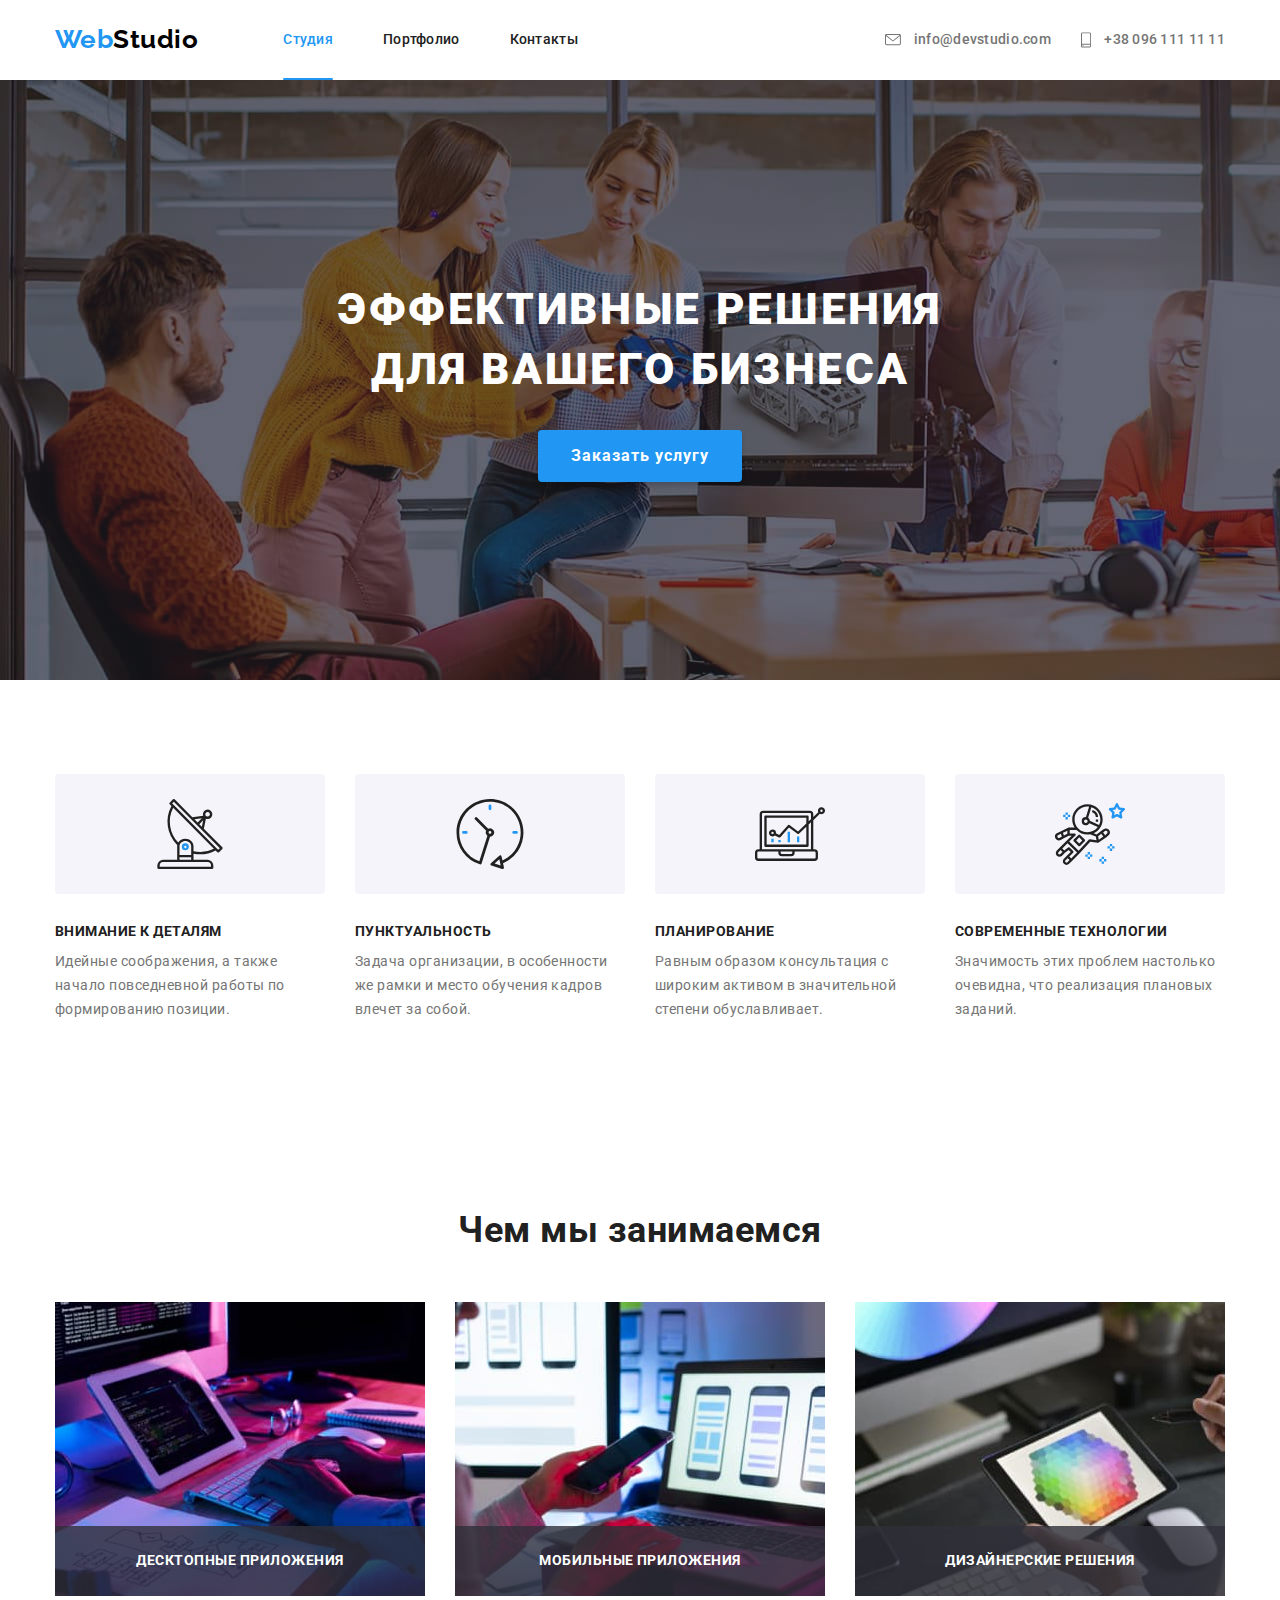
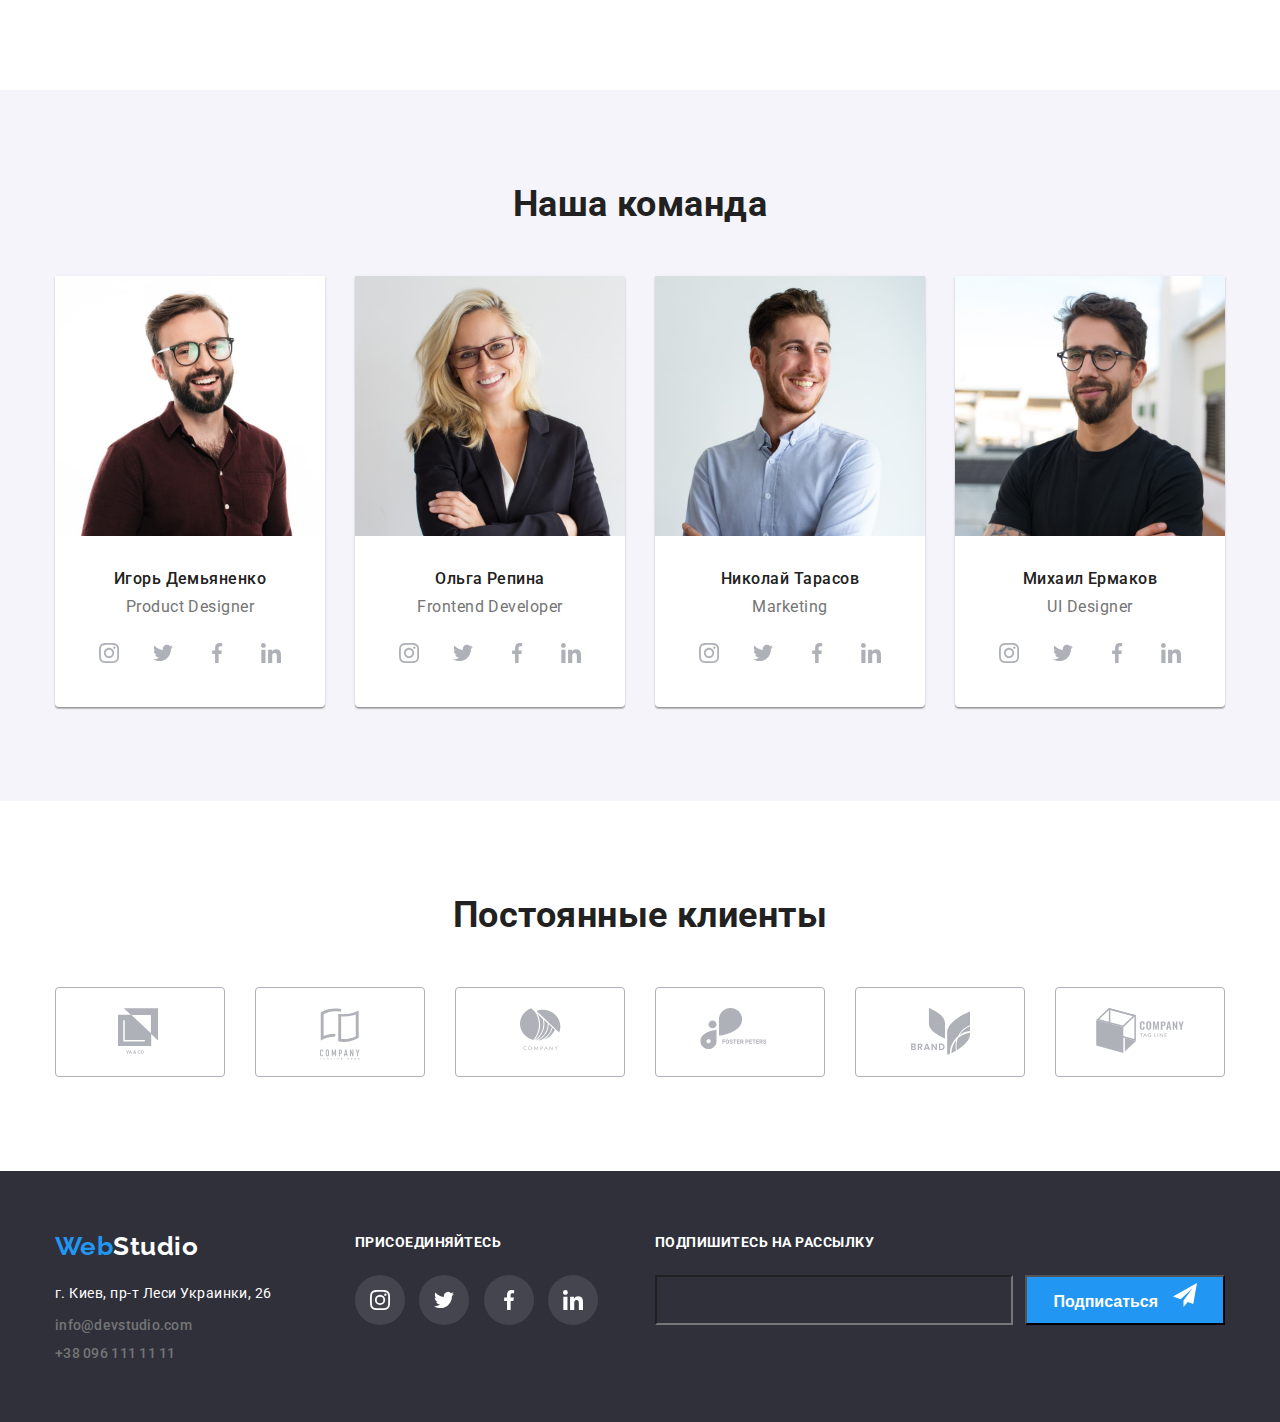
==== index.html @ 2945c2e8 "перенос данныхс прошлой домашки" ====
<!DOCTYPE html>
<html lang="ru">
  <head>
    <meta charset="UTF-8" />
    <meta name="viewport" content="width=device-width, initial-scale=1.0" />
    <title>Web Studio</title>
    <link
      href="https://fonts.googleapis.com/css2?family=Raleway:wght@700&family=Roboto:wght@400;500;700;900&display=swap"
      rel="stylesheet"
    />
    <link rel="stylesheet" href="./CSS/normalize.css.html" />
    <link rel="stylesheet" href="./CSS/styles.css" />
  </head>
  <body>
    <!-- Шапка сайта -->
    <header class="page-header">
      <div class="container main-nav">
        <nav class="main-nav">
          <a class="logo" href="./index.html"><span>Web</span>Studio</a>
          <ul class="site-nav">
            <li class="site-item"><a href="#" class="site-link current">Студия</a></li>
            <li class="site-item">
              <a href="./portfolio.html" class="site-link">Портфолио</a>
            </li>
            <li class="site-item"><a href="#" class="site-link">Контакты</a></li>
          </ul>
        </nav>
        <ul class="contact-nav">
          <li class="item">
            <a class="link" href="mailto:info@devstudio.com">
              <svg class="icon" width="16" height="12">
                <use xlink:href="./images/sprite.svg#icon-envelope"></use>
              </svg>
              info@devstudio.com
            </a>
          </li>
          <li class="item">
            <a class="link" href="tel:+380961111111">
              <svg class="icon" width="10" height="16">
                <use xlink:href="./images/sprite.svg#icon-smartphone"></use>
              </svg>
              +38 096 111 11 11
            </a>
          </li>
        </ul>
      </div>
    </header>
    <main>
      <!-- Герой -->
      <section class="section hero">
        <div class="container">
          <h1 class="hero-title">
            Эффективные решения <br />
            для вашего бизнеса
          </h1>
          <button type="button" class="btn-hero" data-modal-open>Заказать услугу</button>
        </div>
      </section>

      <!-- Наши приемущества -->
      <section class="section">
        <h2 hidden>Наши приемущества</h2>
        <div class="container advantages">
          <ul class="title-advantages">
            <li class="item">
              <h3 class="section-title antenna">Внимание к деталям</h3>
              <p class="title-item">
                Идейные соображения, а также начало повседневной работы по
                формированию позиции.
              </p>
            </li>
            <li class="item">
              <h3 class="section-title clock">Пунктуальность</h3>
              <p class="title-item">
                Задача организации, в особенности же рамки и место обучения
                кадров влечет за собой.
              </p>
            </li>
            <li class="item">
              <h3 class="section-title diagram">Планирование</h3>
              <p class="title-item">
                Равным образом консультация с широким активом в значительной
                степени обуславливает.
              </p>
            </li>
            <li class="item">
              <h3 class="section-title astronaut">Современные технологии</h3>
              <p class="title-item">
                Значимость этих проблем настолько очевидна, что реализация
                плановых заданий.
              </p>
            </li>
          </ul>
        </div>
      </section>
      <section class="section">
        <h2 class="subtitle">Чем мы занимаемся</h2>
        <div class="container us">
          <ul class="subtitle-us">
            <li class="us-item">
              <img
                class="img-us"
                src="./images/projects/img-1.jpg"
                alt="Десктопные приложения"
                width="370"
                height="294"
              />
              <div class="subtitle-heading">
              <h3 class="subtitle-list">Десктопные приложения</h3>
            </div></li>
            <li class="us-item">
              <img
                class="img-us"
                src="./images/projects/img-2.jpg"
                alt="Мобильные приложения"
                width="370"
                height="294"
              /> 
              <div class="subtitle-heading">
              <h3 class="subtitle-list">Мобильные приложения</h3></div>
           </li>
            <li class="us-item">
              <img
                class="img-us"
                src="./images/projects/img-3.jpg"
                alt="Дизайнерские решения"
                width="370"
                height="294"
              />
              <div class="subtitle-heading">
              <h3 class="subtitle-list">Дизайнерские решения</h3></div>
            </li>
          </ul>
        </div>
      </section>
      <section class="section-work">
        <h2 class="subtitle">Наша команда</h2>
        <div class="container work">
          <ul class="work-item">
            <li>
              <img
                src="./images/team/Демьяненко.jpg"
                alt="Игорь Демьяненко"
                width="270"
                height="260"
              />
              <h3 class="section-name">Игорь Демьяненко</h3>
              <p class="section-name-prof" lang="en">Product Designer</p>
              <ul class="list social-icon-list">
                <li class="social-icon-item">
                  <a
                    class="social-icon-link"
                    href="#"
                    target="_blank"
                    rel="noopened noreferrer"
                  >
                    <svg class="social-icon" width="20" height="20">
                      <use href="./images/sprite.svg#icon-instagram"></use>
                    </svg>
                  </a>
                </li>
                <li class="social-icon-item">
                  <a
                    class="social-icon-link"
                    href="#"
                    target="_blank"
                    rel="noopened noreferrer"
                    ><svg class="social-icon" width="20" height="20">
                      <use href="./images/sprite.svg#icon-twitter"></use>
                    </svg>
                  </a>
                </li>
                <li class="social-icon-item">
                  <a
                    class="social-icon-link"
                    href="#"
                    target="_blank"
                    rel="noopened noreferrer"
                    ><svg class="social-icon" width="20" height="20">
                      <use href="./images/sprite.svg#icon-facebook"></use>
                    </svg>
                  </a>
                </li>
                <li class="social-icon-item">
                  <a
                    class="social-icon-link"
                    href="#"
                    target="_blank"
                    rel="noopened noreferrer"
                    ><svg class="social-icon" width="20" height="20">
                      <use href="./images/sprite.svg#icon-linkedin"></use>
                    </svg>
                  </a>
                </li>
              </ul>
            </li>
          </ul>
          <ul class="work-item">
            <li>
              <img
                src="./images/team/Репина.jpg"
                alt="Ольга Репина"
                width="270"
                height="260"
              />
              <h3 class="section-name">Ольга Репина</h3>
              <p class="section-name-prof" lang="en">Frontend Developer</p>
              <ul class="list social-icon-list">
                <li class="social-icon-item">
                  <a class="social-icon-link" href="#" target="_blank" rel="noopened noreferrer">
                    <svg class="social-icon" width="20" height="20">
                      <use href="./images/sprite.svg#icon-instagram"></use>
                    </svg>
                  </a>
                </li>
                <li class="social-icon-item">
                  <a class="social-icon-link" href="#" target="_blank" rel="noopened noreferrer"><svg class="social-icon" width="20"
                      height="20">
                      <use href="./images/sprite.svg#icon-twitter"></use>
                    </svg>
                  </a>
                </li>
                <li class="social-icon-item">
                  <a class="social-icon-link" href="#" target="_blank" rel="noopened noreferrer"><svg class="social-icon" width="20"
                      height="20">
                      <use href="./images/sprite.svg#icon-facebook"></use>
                    </svg>
                  </a>
                </li>
                <li class="social-icon-item">
                  <a class="social-icon-link" href="#" target="_blank" rel="noopened noreferrer"><svg class="social-icon" width="20"
                      height="20">
                      <use href="./images/sprite.svg#icon-linkedin"></use>
                    </svg>
                  </a>
                </li>
              </ul>
              </li>
              </ul>
            </li>
          </ul>
          <ul class="work-item">
            <li class="prof-net box">
              <img
                src="./images/team/Тарасов.jpg"
                alt="Николай Тарасов"
                width="270"
                height="260"
              />
              <h3 class="section-name">Николай Тарасов</h3>
              <p class="section-name-prof" lang="en">Marketing</p>
              <ul class="list social-icon-list">
                <li class="social-icon-item">
                  <a class="social-icon-link" href="#" target="_blank" rel="noopened noreferrer">
                    <svg class="social-icon" width="20" height="20">
                      <use href="./images/sprite.svg#icon-instagram"></use>
                    </svg>
                  </a>
                </li>
                <li class="social-icon-item">
                  <a class="social-icon-link" href="#" target="_blank" rel="noopened noreferrer"><svg class="social-icon" width="20"
                      height="20">
                      <use href="./images/sprite.svg#icon-twitter"></use>
                    </svg>
                  </a>
                </li>
                <li class="social-icon-item">
                  <a class="social-icon-link" href="#" target="_blank" rel="noopened noreferrer"><svg class="social-icon" width="20"
                      height="20">
                      <use href="./images/sprite.svg#icon-facebook"></use>
                    </svg>
                  </a>
                </li>
                <li class="social-icon-item">
                  <a class="social-icon-link" href="#" target="_blank" rel="noopened noreferrer"><svg class="social-icon" width="20"
                      height="20">
                      <use href="./images/sprite.svg#icon-linkedin"></use>
                    </svg>
                  </a>
                </li>
              </ul>
              </li>
              </ul>
            </li>
          </ul>
          <ul class="work-item">
            <li class="prof-net box">
              <img
                src="./images/team/Ермаков.jpg"
                alt="Михаил Ермаков"
                width="270"
                height="260"
              />
              <h3 class="section-name">Михаил Ермаков</h3>
              <p class="section-name-prof" lang="en">UI Designer</p>
              <ul class="list social-icon-list">
                <li class="social-icon-item">
                  <a class="social-icon-link" href="#" target="_blank" rel="noopened noreferrer">
                    <svg class="social-icon" width="20" height="20">
                      <use href="./images/sprite.svg#icon-instagram"></use>
                    </svg>
                  </a>
                </li>
                <li class="social-icon-item">
                  <a class="social-icon-link" href="#" target="_blank" rel="noopened noreferrer"><svg class="social-icon" width="20"
                      height="20">
                      <use href="./images/sprite.svg#icon-twitter"></use>
                    </svg>
                  </a>
                </li>
                <li class="social-icon-item">
                  <a class="social-icon-link" href="#" target="_blank" rel="noopened noreferrer"><svg class="social-icon" width="20"
                      height="20">
                      <use href="./images/sprite.svg#icon-facebook"></use>
                    </svg>
                  </a>
                </li>
                <li class="social-icon-item">
                  <a class="social-icon-link" href="#" target="_blank" rel="noopened noreferrer"><svg class="social-icon" width="20"
                      height="20">
                      <use href="./images/sprite.svg#icon-linkedin"></use>
                    </svg>
                  </a>
                </li>
              </ul>
              </li>
              </ul>
            </li>
          </ul>
        </div>
      </section>
      <section class="section">
        <h2 class="subtitle">Постоянные клиенты</h2>
        <div class="container clients">
          <ul class="clients-title">
            <li class="clients-item">
            <a class="clients-link" href="#">
              <svg class="clients-icon" width="44.27" height="49.23">
              <use href="./images/sprite.svg#icon-logo1">
              </use>
            </svg></a>
            </li>
            <li class="clients-item">
              <a class="clients-link" href="#">
                <svg class="clients-icon" width="40" height="52">
                  <use href="./images/sprite.svg#icon-logo2">
                  </use>
                </svg></a>
            </li>
            <li class="clients-item">
              <a class="clients-link" href="#">
                <svg class="clients-icon" width="41" height="42.6">
                  <use href="./images/sprite.svg#icon-logo3">
                  </use>
                </svg></a>
            </li>
            <li class="clients-item">
              <a class="clients-link" href="#">
                <svg class="clients-icon" width="79.66" height="42.02">
                  <use href="./images/sprite.svg#icon-logo4">
                  </use>
                </svg></a>
            </li>
            <li class="clients-item">
              <a class="clients-link" href="#">
                <svg class="clients-icon" width="59" height="47">
                  <use href="./images/sprite.svg#icon-logo5">
                  </use>
                </svg></a>
            </li>
          <li class="clients-item">
            <a class="clients-link" href="#">
              <svg class="clients-icon" width="88.48" height="45.44">
                <use href="./images/sprite.svg#icon-logo6">
                </use>
              </svg></a>
          </li>
          </ul>
        </div>
      </section>
    </main>
      <!-- Подвал сайта -->
      <footer class="footers">
        <div class="container footer">
          <div class="footer-box">
            <a href="./index.html" class="footer-logo">
              <span>Web</span>Studio
            </a>
            <address>
              <p class="footer-contact">г. Киев, пр-т Леси Украинки, 26</p>
              <ul class="footer-contact-nav">
                <li>
                  <a class="link" href="mailto:info@devstudio.com"
                    >info@devstudio.com
                  </a>
                </li>
                <li>
                  <a class="link" href="tel:+380961111111"
                    >+38 096 111 11 11
                  </a>
                </li>
              </ul>
            </address>
          </div>
          <div class="footer-box">
            <b class="footer-appeal">присоединяйтесь</b>
            <ul>
              <li>
                <a
                  class="net insta"
                  href="#"
                  target="_blank"
                  rel="noopened noreferrer"
                ></a>
                <a
                  class="net twit"
                  href="#"
                  target="_blank"
                  rel="noopened noreferrer"
                ></a>
                <a
                  class="net face"
                  href="#"
                  target="_blank"
                  rel="noopened noreferrer"
                ></a>
                <a
                  class="net linkd"
                  href="#"
                  target="_blank"
                  rel="noopened noreferrer"
                ></a>
              </li>
            </ul>
          </div>
          <!-- Форму подписки в футере пока не размечаю -->
          <div class="footer-box-2">
            <b class="footer-appeal">Подпишитесь на рассылку</b>
            <div class="input">
              <input class="footer-input" type="text" />
              <button class="send" type="button">
                Подписаться
                <img
                  class="img-send"
                  src="./images/icon/icon-send.svg"
                  alt=""
                />
              </button>
            </div>
          </div>
        </div>
      </footer>
      <!-- Модальное окно -->
      <div class="backdrop is-hidden" data-modal>
        <div class="modal">
          <button class="btn-close" data-modal-close>
              <svg class="close" width="11" height="11">
                <use href="./images/sprite.svg#icon-close">
                </use>
              </svg>
          </button>
          <button class="btn-send">Отправить</button>
        </div>
      </div>
      <script src="./js/modal.js"></script>
  </body>
</html>
---- CSS/styles.css ----
:root {
  --primary-text-color: #757575;
  --title-text-color: #212121;
  --accent-color: #2196f3;
  --primery-background-color: #ffffff;
  --timing-function: cubic-bezier(0.4, 0, 0.2, 1);
}
/* МОЯ ПАЛИТРА */
/* Цвет лого #000000; #2196F3; */
/* Цвет основного текста #212121; */
/* Вторичный цвет текста  #757575; */
/* Акцент #2196F3; */
/* Фон страницы белый #FFFFFF; */
/* Вторичный фон #F5F4FA; */
/* вторичный фон 2 rgba(47, 48, 58, 0.8) */
/* Фон футера #2F303A; */
/* Цвет лого соцсетей #AFB1B8; */
/* Цвет адреса и телефона в футере rgba(255, 255, 255, 0.6) */
html {
  box-sizing: border-box;
}
*,
*::before,
*::after {
  box-sizing: inherit;
}
/* Утилиты */
body {
  font-family: Roboto, sans-serif;
  letter-spacing: 0.03em;

  background-color: var(--primery-background-color);
  color: var(--primary-text-color);

  margin: 0;
}
ul {
  list-style: none;

  padding-left: 0;
  margin-top: 0;
  margin-bottom: 0;
}

h3 {
  margin-top: 0;
  margin-bottom: 0;
}
/* Шапка сайта */
.container {
  width: 1200px;

  padding-left: 15px;
  padding-right: 15px;

  margin-left: auto;
  margin-right: auto;
}
.main-nav {
  display: flex;
  align-items: center;
  justify-content: space-between;
}
/* Логотип */
span {
  color: var(--accent-color);
}
.logo {
  display: block;

  font-family: Raleway, sans-serif;
  font-weight: 700;
  font-size: 26px;
  line-height: 1.19;
  text-decoration: none;

  color: #000000;

  padding-top: 24px;
  padding-bottom: 25px;
  margin-right: 85px;

  transition: color 250ms var(--timing-function);
}
.logo:hover,
.logo:focus {
  color: var(--accent-color);
}
/* Стилизация навигации сайта */
.site-nav {
  padding: 0;
  display: flex;
}
.site-item {
  padding: 0;
}
.site-nav .site-item:not(:last-child) {
  margin-right: 50px;
}
.site-link {
  display: block;
  position: relative;

  font-weight: 500;
  font-size: 14px;
  line-height: 1.14;
  letter-spacing: 0.02em;
  text-decoration: none;

  color: var(--title-text-color);

  padding-top: 32px;
  padding-bottom: 32px;

  transition: color 250ms var(--timing-function);
}
.site-link::after {
  content: "";

  position: absolute;
  left: 0;
  bottom: 0;

  display: block;
  width: 100%;
  height: 2px;
  background-color: var(--accent-color);
  border-radius: 2px;

  transform: scaleX(0);
  transition: transform 250ms var(--timing-function);
}
.site-link:hover::after {
  transform: scaleX(1);
}
.site-item .site-link:hover,
.site-item .site-link:focus,
.site-item .site-link.current {
  color: var(--accent-color);
}
.site-item .site-link.current::after {
  transform: scaleX(1);
}
.contact-nav {
  display: flex;
}
.contact-nav .item:not(:last-child) {
  margin-right: 30px;
}
.contact-nav .item .link {
  display: block;

  font-weight: 500;
  font-size: 14px;
  line-height: 1.14;
  letter-spacing: 0.02em;
  text-decoration: none;

  color: var(--primary-text-color);

  padding-top: 32px;
  padding-bottom: 32px;

  transition: color 250ms var(--timing-function);
}
.contact-nav .link:hover,
.contact-nav .link:focus {
  color: var(--accent-color);
  outline: none;
}
.icon {
  vertical-align: middle;
  margin-right: 10px;
  fill: currentColor;
}
.contact-nav .icon {
  margin-right: 10px;
  fill: currentColor;
}

/* Стилизация Героя */
.hero {
  max-width: 1600px;
  height: 600px;
  text-align: center;
  margin-left: auto;
  margin-right: auto;
  background-repeat: no-repeat;

  background-image: linear-gradient(
      to right,
      rgba(47, 48, 58, 0.4) 0%,
      rgba(47, 48, 58, 0.4) 100%
    ),
    url(../images/hero.jpg);
}

.hero-title {
  font-weight: 900;
  font-size: 44px;
  line-height: 1.36;
  letter-spacing: 0.06em;
  text-transform: uppercase;

  color: var(--primery-background-color);

  margin-top: 106px;
  margin-bottom: 30px;
}
.btn-hero {
  display: inline-block;
  align-items: center;
  text-align: center;

  font-family: inherit;
  font-weight: 700;
  font-size: 16px;
  line-height: 1.87;
  letter-spacing: 0.06em;

  color: var(--primery-background-color);
  background-color: var(--accent-color);
  box-shadow: 0px 4px 4px rgba(0, 0, 0, 0.15);

  border-radius: 4px;
  border: 1px solid transparent;

  padding: 10px 32px;
}
/* Секции Наши приемущества */
.section,
.section-work {
  padding-top: 94px;
  padding-bottom: 94px;
}
.advantages {
  display: flex;
  justify-content: center;
  flex-wrap: nowrap;
}
.title-advantages {
  display: flex;
}
.title .item {
  width: calc((100% - 90px) / 4);
}
.title-advantages .item:not(:last-child) {
  margin-right: 30px;
}

.section-title {
  font-weight: 700;
  font-size: 14px;
  line-height: 1.14;
  text-transform: uppercase;

  color: var(--title-text-color);
  margin-bottom: 10px;
}
.section-title::before {
  content: "";
  display: block;

  width: 270px;
  height: 120px;
  border-radius: 4px;

  background-color: #f5f4fa;
  background-repeat: no-repeat;
  background-position: center;
  margin-bottom: 30px;
}
.antenna::before {
  content: "";
  background-image: url(../images/us/antenna.svg);
}
.clock::before {
  content: "";
  background-image: url(../images/us/clock.svg);
}
.diagram::before {
  content: "";
  background-image: url(../images/us/diagram.svg);
}
.astronaut::before {
  content: "";
  background-image: url(../images/us/astronaut.svg);
}

.title-item {
  font-size: 14px;
  line-height: 1.71;

  margin: 0;
}
.item {
  list-style: none;
}
/* Чем мы занимаемся */
.us {
  display: flex;
  justify-content: center;
}
.subtitle {
  font-weight: 700;
  font-size: 36px;
  line-height: 1.16;
  text-align: center;

  color: var(--title-text-color);

  padding-bottom: 50px;
  margin: 0;
}
.subtitle-us {
  display: flex;
}
.us-item {
  width: calc((100%-60px) / 3);
  position: relative;
}
.subtitle-us .us-item:not(:last-child) {
  margin-right: 30px;
}
.img-us {
  display: block;
}
.subtitle-list {
  font-weight: 700;
  font-size: 14px;
  line-height: 1.14;
  text-align: center;
  text-transform: uppercase;
}
.subtitle-heading {
  position: absolute;

  width: 100%;
  max-width: 370px;

  color: var(--primery-background-color);
  background-color: rgba(47, 48, 58, 0.8);

  padding: 27px 0 27px 0;
  bottom: 0;
}
/* Секция Наша команда */
.section-work {
  background-color: #f5f4fa;
}
.work {
  display: flex;
  justify-content: center;
}
.work-item {
  background-color: var(--primery-background-color);
  box-shadow: 0px 2px 1px rgba(0, 0, 0, 0.2), 0px 1px 1px rgba(0, 0, 0, 0.14),
    0px 1px 3px rgba(0, 0, 0, 0.12);
  border-radius: 0px 0px 4px 4px;
}
.work .work-item:not(:last-child) {
  margin-right: 30px;
}
.section-name {
  font-weight: 500;
  font-size: 16px;
  line-height: 1.18;
  text-align: center;

  color: var(--title-text-color);

  margin-top: 30px;
  margin-bottom: 10px;
}
.section-name-prof {
  font-size: 16px;
  line-height: 1.18;
  text-align: center;

  margin-top: 0;
  margin-bottom: 16px;
}
.social-icon-list {
  display: flex;
  justify-content: center;
}
.social-icon-item {
  display: inline-flex;
  justify-content: center;
  align-items: center;

  width: 44px;
  height: 44px;

  background-color: var(--primery-background-color);
  border-radius: 50%;

  margin-bottom: 30px;

  transition: background-color 250ms var(--timing-function);
}
.social-icon-link {
  display: block;
  fill: #afb1b8;
  transition: fill 250ms var(--timing-function);
}
.social-icon-item:not(:last-child) {
  margin-right: 10px;
}
.social-icon-item:hover .social-icon-link,
.social-icon-item:focus .social-icon-link {
  fill: var(--primery-background-color);
}
.social-icon-item:hover,
.social-icon-item:focus {
  background-color: var(--accent-color);
}
/* Постоянные клиенты */
.clients {
  display: flex;
  justify-content: center;
}
.clients-title {
  display: flex;
  align-content: center;
}
.clients-item {
  width: 170px;
  height: 90px;

  text-align: center;

  border-radius: 4px;
  border: 1px solid #afb1b8;

  transition: border 250ms var(--timing-function);
}
.clients-link {
  display: block;
  fill: #afb1b8;
  padding-top: 20px;
  padding-bottom: 20px;

  transition: fill 250ms var(--timing-function);
}
.clients-item .clients-link:hover,
.clients-item .clients-link:focus {
  fill: var(--accent-color);
}
.clients-item:hover,
.clients-item:focus {
  border: 1px solid var(--accent-color);
}
.clients-title .clients-item:not(:last-child) {
  margin-right: 30px;
}
/* Подвал сайта*/
footer {
  color: var(--primery-background-color);
  background-color: #2f303a;
}
address {
  color: var(--primery-background-color);
  font-style: inherit;
}
.footer {
  display: flex;
  justify-content: center;

  padding-top: 60px;
  padding-bottom: 60px;
}
.footer-box {
  width: 270px;
  margin-right: 30px;
}
.footer-box-2 {
  width: 570px;
}
.footer-logo {
  font-family: Raleway, sans-serif;
  font-weight: 700;
  font-size: 26px;
  line-height: 1.19;
  text-decoration: none;

  color: var(--primery-background-color);

  transition: color 250ms var(--timing-function);
}
.footer-logo:hover,
.footer-logo:focus,
.footer-contact-nav .link:hover,
.footer-contact-nav .link:focus {
  color: var(--accent-color);
}
.footer-contact {
  font-size: 14px;
  line-height: 1.71;

  margin-top: 20px;
  margin-bottom: 9px;
}
.footer-contact-nav .link {
  font-weight: 500;
  font-size: 14px;
  line-height: 1.14;
  letter-spacing: 0.02em;
  text-decoration: none;

  color: var(--primary-text-color);
  transition: color 250ms var(--timing-function);
}
.footer-contact-list {
  font-size: 14px;
  line-height: 1.71;

  color: rgba(255, 255, 255, 0.6);
}
.footer-contact-nav > li {
  margin-bottom: 9px;
}
.footer-contact-nav > li:last-child {
  margin-bottom: 0;
}
.footer-appeal {
  display: block;

  font-weight: 700;
  font-size: 14px;
  line-height: 1.71;
  text-transform: uppercase;

  margin-bottom: 20px;
}
.input {
  display: flex;
}
.net {
  margin-right: 10px;
  display: inline-block;
  height: 50px;
  width: 50px;

  background-color: rgba(255, 255, 255, 0.1);
  background-size: 20px;
  background-repeat: no-repeat;
  background-position: center;
  border-radius: 50%;

  transition: background-color 250ms var(--timing-function);
}
.net:last-child {
  margin-right: 0;
}
.net:hover {
  background-color: var(--accent-color);
}
.insta {
  background-image: url(../images/social-footer/instagram-f.svg);
}
.twit {
  background-image: url(../images/social-footer/twitter-f.svg);
}
.face {
  background-image: url(../images/social-footer/facebook-f.svg);
}
.linkd {
  background-image: url(../images/social-footer/linkedin-f.svg);
}
.footer-input {
  width: 358px;
  height: 50px;

  font-weight: 700;
  font-size: 16px;
  line-height: 1.87;

  color: var(--primery-background-color);
  background-color: #2f303a;

  margin-right: 12px;
}
.send {
  width: 200px;
  height: 50px;

  font-weight: 700;
  font-size: 16px;
  line-height: 1.87;

  color: var(--primery-background-color);
  background-color: var(--accent-color);
}
.img-send {
  margin-left: 10px;
}
/* Модальное окно */
.backdrop {
  position: fixed;

  top: 0;
  left: 0;
  width: 100%;
  height: 100%;

  background-color: rgba(0, 0, 0, 0.2);

  opacity: 1;
  transition: opacity 250ms cubic-bezier(0.4, 0, 0.2, 1);
}
.backdrop.is-hidden {
  opacity: 0;
  pointer-events: none;
}
.modal {
  position: absolute;
  width: 100%;
  max-width: 528px;
  height: 581px;

  background-color: var(--primery-background-color);
  box-shadow: 0px 1px 3px rgba(0, 0, 0, 0.12), 0px 1px 1px rgba(0, 0, 0, 0.14),
    0px 2px 1px rgba(0, 0, 0, 0.2);
  border-radius: 4px;

  top: 50%;
  left: 50%;
  transform: translate(-50%, -50%) scale(1);
  transition: transform 250ms var(--timing-function);
}
.backdrop.is-hidden .modal {
  transform: translate(-50%, -50%) scale(0.9);
}
.btn-close {
  position: absolute;
  top: 8px;
  right: 8px;

  width: 30px;
  height: 30px;
  border-radius: 50%;
  border: 1px solid rgba(0, 0, 0, 0.1);

  color: #000000;
  background-color: #fff;
}
.btn-send {
  width: 200px;
  height: 50px;

  font-weight: 700;
  font-size: 16px;
  line-height: 1.87;
  letter-spacing: 0.06em;

  position: absolute;
  bottom: 40px;
  left: 164px;
  right: 164px;

  color: var(--primery-background-color);
  background-color: var(--accent-color);
  box-shadow: 0px 4px 4px rgba(0, 0, 0, 0.15);
  border: none;
  border-radius: 4px;

  padding: 10px 55px;
}
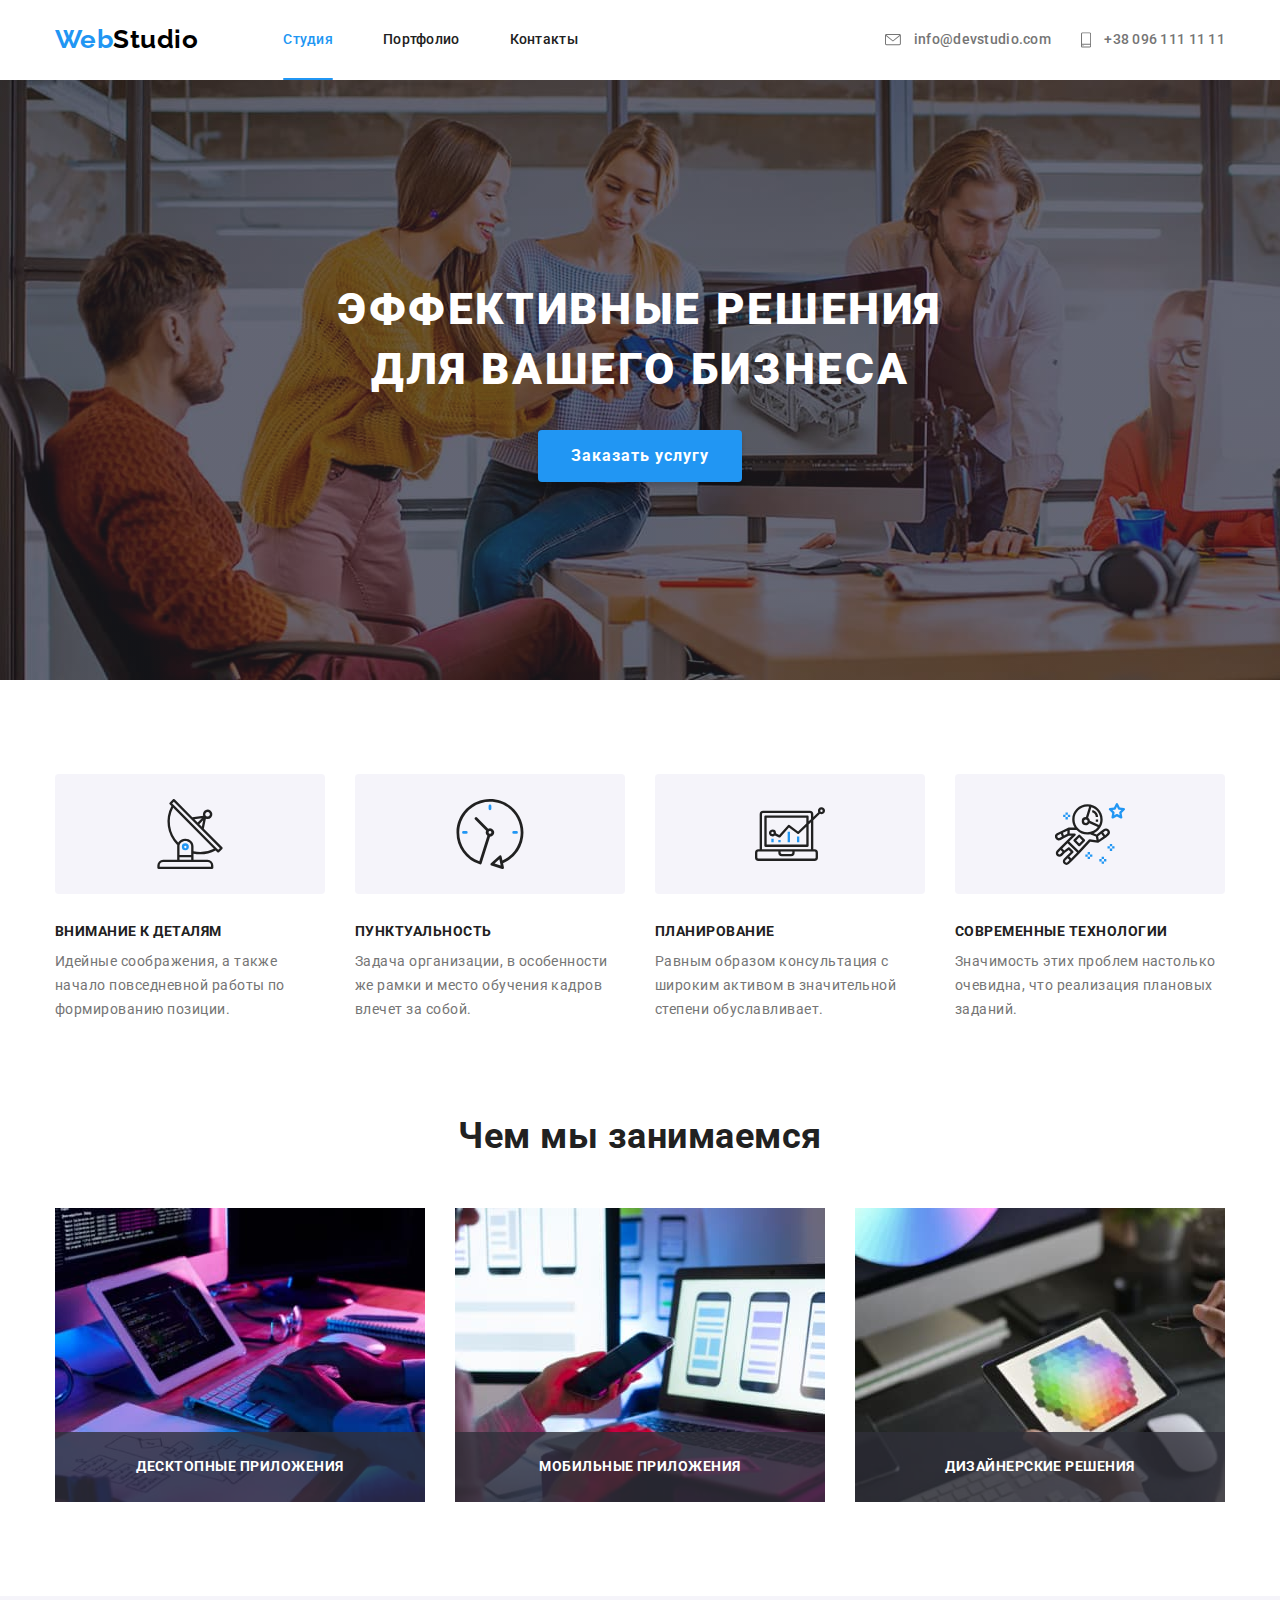
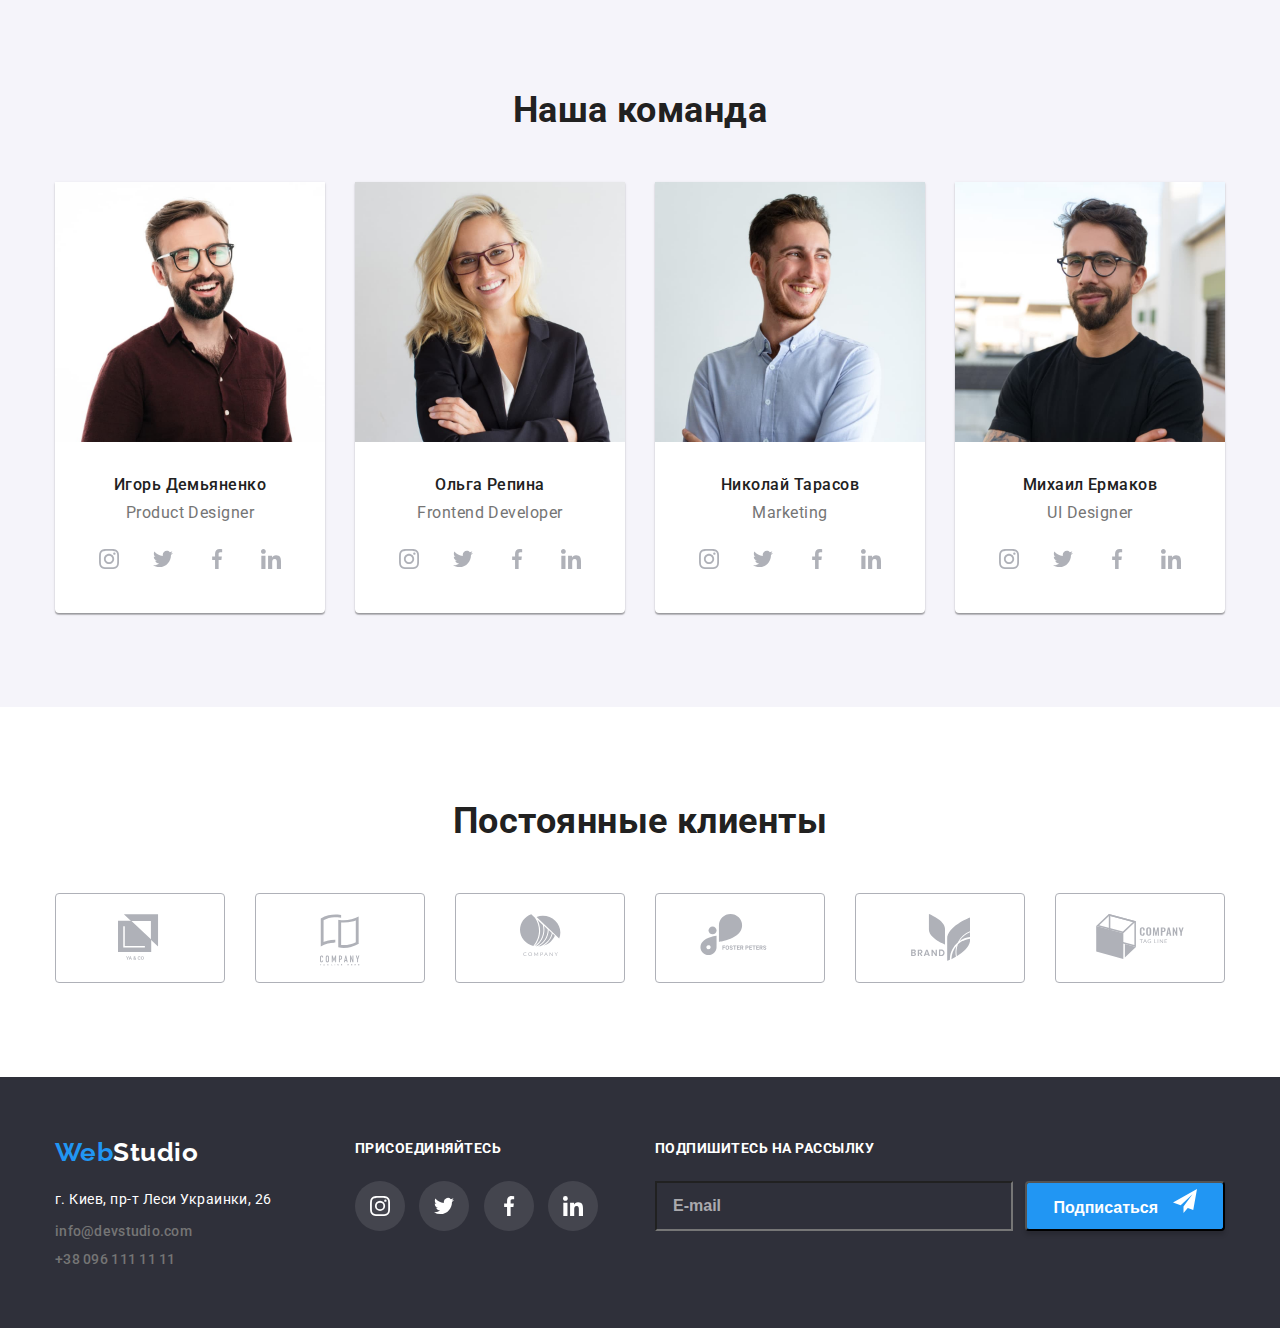
==== commit d3363246: "1" ====
--- a/index.html
+++ b/index.html
@@ -58,7 +58,7 @@
       </section>
 
       <!-- Наши приемущества -->
-      <section class="section">
+      <section class="section-advantures">
         <h2 hidden>Наши приемущества</h2>
         <div class="container advantages">
           <ul class="title-advantages">
@@ -437,14 +437,18 @@
           <div class="footer-box-2">
             <b class="footer-appeal">Подпишитесь на рассылку</b>
             <div class="input">
-              <input class="footer-input" type="text" />
+              <label for="footer-mail"></label>
+              <input 
+              class="footer-input" 
+              type="email" 
+              name="footer-mail"
+              id="footer-mail"
+              placeholder="E-mail" />
               <button class="send" type="button">
                 Подписаться
-                <img
-                  class="img-send"
-                  src="./images/icon/icon-send.svg"
-                  alt=""
-                />
+                <svg class="img-send" width="24" height="24">
+                  <use href="./images/sprite.svg#icon-icon-send"></use>
+                </svg>
               </button>
             </div>
           </div>
@@ -459,7 +463,76 @@
                 </use>
               </svg>
           </button>
-          <button class="btn-send">Отправить</button>
+          <form>
+            <b class="title-form">Оставьте свои данные, мы вам перезвоним</b>
+            <div class="form">
+            <label class="form-label" for="name">Имя</label> 
+               <input 
+            class="form-input"
+            type="text" 
+            name="name" 
+            id="name"
+            placeholder=" ">
+            <svg class="form-icon" width="12" height="12">
+            <use href="./images/sprite.svg#icon-forma_name"></use>
+            </svg>
+            </div>
+            <div class="form">
+            <label class="form-label" for="tel">Телефон</label>
+            <input 
+            class="form-input"
+            type="tel" 
+            name="tel" 
+            id="tel"
+            placeholder=" ">
+            <svg class="form-icon" width="13" height="13">
+              <use href="./images/sprite.svg#icon-forma_tel"></use>
+            </svg>
+            </div>
+            <div class="form">
+            <label class="form-label" for="mail">Почта</label>
+            <input
+            class="form-input" 
+            type="email" 
+            name="mail" 
+            id="mail"
+            placeholder=" ">
+            <svg class="form-icon" width="15" height="12">
+              <use href="./images/sprite.svg#icon-forma_mail"></use>
+            </svg>
+            </div>
+            <div class="form ">
+            <label class="form-label" for="">Комментарий</label>
+            <textarea 
+            class="form-input form-textarea" 
+            name="comment" 
+            id="comment" 
+            rows="10" 
+            placeholder="Введите текст">
+          </textarea>
+            </div>
+            <!-- Чекбокс -->
+            <div class="form consent">
+              <input
+            class="invisible-title"  
+            type="checkbox" 
+            name="box" 
+            id="box" 
+            placeholder=" ">
+            <label 
+            class="check" 
+            for="box">Соглашаюсь с рассылкой и принимаю
+           <a 
+                class="link-consent" 
+                href="#">Условия договора</a>
+          </label>
+          <span class="check-box"></span>
+            <!-- <svg class="form-svg" width="16" height="15">
+              <use href="./images/sprite.svg#icon-icon-check"></use>
+            </svg> -->
+            </div>
+          <button type="submit" class="btn-send">Отправить</button>
+        </form>
         </div>
       </div>
       <script src="./js/modal.js"></script>
--- a/CSS/styles.css
+++ b/CSS/styles.css
@@ -227,11 +227,19 @@
 
   padding: 10px 32px;
 }
+.btn-hero:hover {
+  color: var(--title-text-color);
+  background-color: rgba(255, 255, 255, 0.699);
+  box-shadow: 0px 4px 4px rgba(128, 128, 128, 0.637);
+}
 /* Секции Наши приемущества */
 .section,
+.section-advantures,
 .section-work {
-  padding-top: 94px;
-  padding-bottom: 94px;
+  padding: 94px 0;
+}
+.section-advantures {
+  padding-bottom: 0;
 }
 .advantages {
   display: flex;
@@ -580,20 +588,37 @@
   background-color: #2f303a;
 
   margin-right: 12px;
+  padding: 15px 0 15px 16px;
 }
 .send {
   width: 200px;
   height: 50px;
-
   font-weight: 700;
   font-size: 16px;
   line-height: 1.87;
 
   color: var(--primery-background-color);
   background-color: var(--accent-color);
+  box-shadow: 0px 4px 4px rgba(0, 0, 0, 0.15);
+  border-radius: 4px;
+
+  transition: color 250ms var(--timing-function),
+    background-color 250ms var(--timing-function),
+    box-shadow 250ms var(--timing-function);
 }
 .img-send {
+  fill: currentColor;
   margin-left: 10px;
+}
+.send:hover {
+  color: var(--accent-color);
+  background-color: var(--accent-text-color);
+  box-shadow: 0px 4px 4px #2195f39c;
+}
+input::placeholder {
+  color: rgba(255, 255, 255, 0.6);
+  font-size: 16px;
+  line-height: 1.25;
 }
 /* Модальное окно */
 .backdrop {
@@ -617,7 +642,7 @@
   position: absolute;
   width: 100%;
   max-width: 528px;
-  height: 581px;
+  /* height: 581px; */
 
   background-color: var(--primery-background-color);
   box-shadow: 0px 1px 3px rgba(0, 0, 0, 0.12), 0px 1px 1px rgba(0, 0, 0, 0.14),
@@ -628,6 +653,7 @@
   left: 50%;
   transform: translate(-50%, -50%) scale(1);
   transition: transform 250ms var(--timing-function);
+  padding: 40px;
 }
 .backdrop.is-hidden .modal {
   transform: translate(-50%, -50%) scale(0.9);
@@ -642,10 +668,100 @@
   border-radius: 50%;
   border: 1px solid rgba(0, 0, 0, 0.1);
 
-  color: #000000;
+  fill: #000000;
   background-color: #fff;
+
+  transition: fill 250ms var(--timing-function);
+}
+.btn-close:hover {
+  fill: var(--accent-color);
+}
+.title-form {
+  display: block;
+  margin-bottom: 12px;
+  text-align: center;
+
+  font-weight: 700;
+  font-size: 20px;
+  line-height: 1.15;
+  text-align: center;
+  letter-spacing: 0.03em;
+
+  color: var(--title-text-color);
+}
+.form {
+  position: relative;
+
+  margin-bottom: 10px;
+  display: flex;
+  flex-direction: column;
+
+  font-size: 12px;
+  line-height: 1.666;
+  letter-spacing: 0.01em;
+}
+.form-label {
+  position: relative;
+}
+.form-input {
+  border: 1px solid rgba(33, 33, 33, 0.2);
+  border-radius: 4px;
+
+  transition: border 250ms var(--timing-function);
+
+  padding: 11px 12px 11px 42px;
+  transition: border 250ms var(--timing-function);
+}
+.form-icon {
+  position: absolute;
+
+  width: 12px;
+  height: 12px;
+
+  top: 55%;
+  left: 15px;
+
+  fill: var(--title-text-color);
+  transition: fill 250ms var(--timing-function);
+}
+.form-icon:hover {
+  fill: var(--accent-color);
+}
+.form-input:hover {
+  border: 1px solid var(--accent-color);
+}
+input {
+  outline: var(--accent-color);
+}
+.comment {
+}
+.consent {
+  display: block;
+}
+textarea {
+  outline: var(--accent-color);
+}
+textarea::placeholder {
+  color: rgba(117, 117, 117, 0.5);
+}
+.form-textarea {
+  width: 100%;
+  resize: none;
+
+  font-size: 12px;
+  line-height: 1.666;
+  letter-spacing: 0.01em;
+
+  padding: 12px 16px;
+}
+.submit {
+}
+.link-consent {
+  color: var(--accent-color);
 }
 .btn-send {
+  transform: translateX(124px);
+
   width: 200px;
   height: 50px;
 
@@ -653,17 +769,60 @@
   font-size: 16px;
   line-height: 1.87;
   letter-spacing: 0.06em;
-
-  position: absolute;
-  bottom: 40px;
-  left: 164px;
-  right: 164px;
+  margin-top: 20px;
 
   color: var(--primery-background-color);
   background-color: var(--accent-color);
+
   box-shadow: 0px 4px 4px rgba(0, 0, 0, 0.15);
+
+  transition: color 250ms var(--timing-function),
+    background-color 250ms var(--timing-function),
+    box-shadow 250ms var(--timing-function);
+
   border: none;
   border-radius: 4px;
-
   padding: 10px 55px;
 }
+.btn-send:hover {
+  color: var(--accent-color);
+  background-color: var(--accent-text-color);
+  box-shadow: 0px 4px 4px #2195f39c;
+}
+.check {
+  position: relative;
+  padding-left: 12px;
+ 
+}
+/* .form-svg {
+  position: absolute;
+  top: 3px;
+  left: 0;
+  fill: var(--accent-color);
+} */
+.check-box{
+background-image: url(../images/check/check1.svg);
+position: absolute;
+width: 11px;
+height: 10px; 
+top: 0;
+left: 0;
+ 
+ 
+
+}
+.invisible-title {
+  margin-top: 0px;
+  margin-bottom: 0px;
+  position: absolute;+
+  
+  width: 1px;
+  height: 1px;
+  margin: -1px;
+  border: 0;
+  padding: 0;
+  white-space: nowrap;
+  clip-path: inset(100%);
+  clip: rect(0 0 0 0);
+  overflow: hidden;
+}
